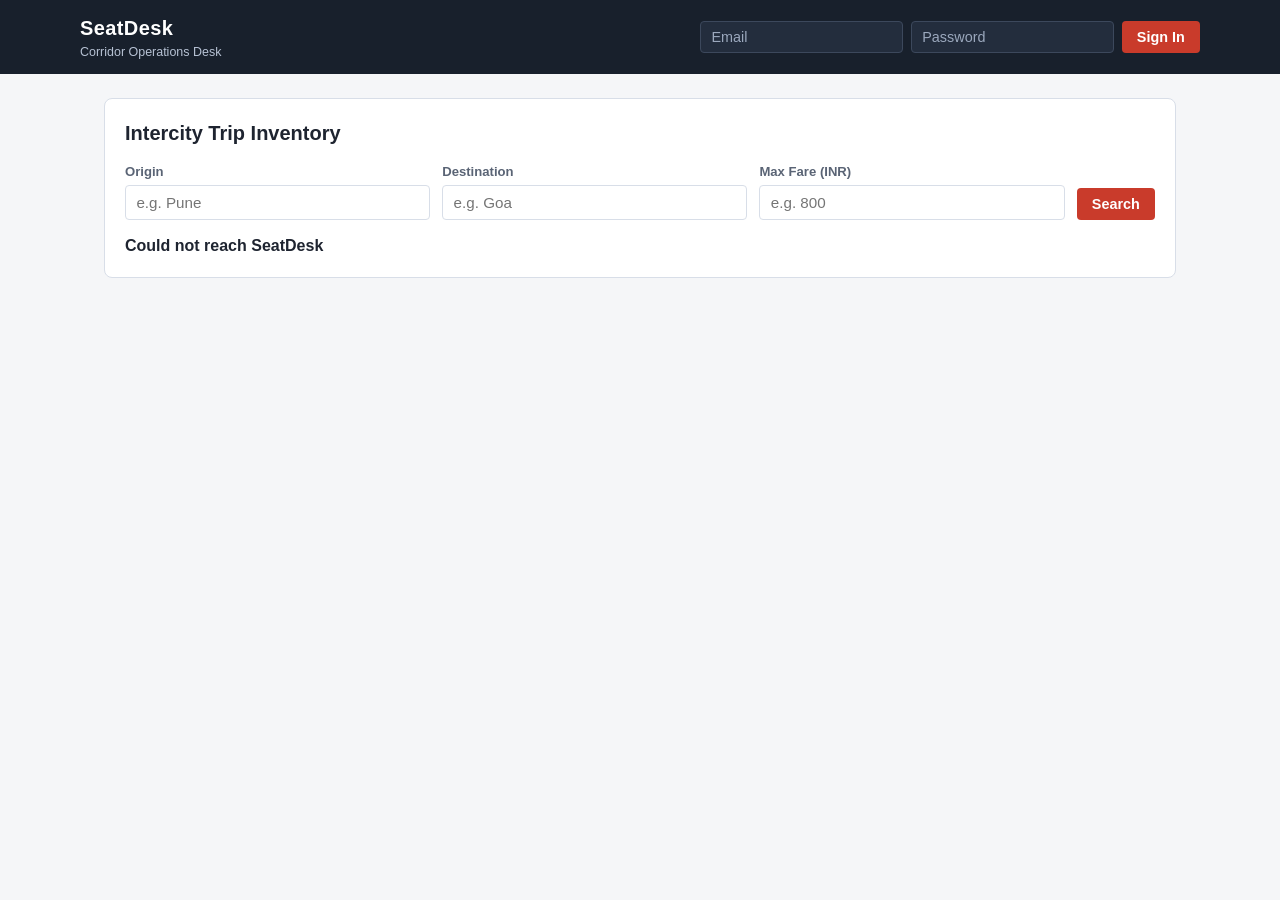
==== web/index.html @ adb457bd "Add SeatDesk HTML layout and stylesheet" ====
<!DOCTYPE html>
<html lang="en">
<head>
  <meta charset="UTF-8">
  <meta name="viewport" content="width=device-width, initial-scale=1.0">
  <title>SeatDesk — Corridor Booking Desk</title>
  <link rel="stylesheet" href="css/style.css">
</head>
<body>
  <header class="site-header">
    <nav class="navbar">
      <div class="brand">
        <span class="brand-name">SeatDesk</span>
        <span class="brand-tag">Corridor Operations Desk</span>
      </div>
      <form id="login-form" class="login-form">
        <input id="email" type="email" placeholder="Email" autocomplete="username" required>
        <input id="password" type="password" placeholder="Password" autocomplete="current-password" required>
        <button type="submit">Sign In</button>
      </form>
    </nav>
  </header>

  <main class="container">
    <section class="search-panel">
      <h1>Intercity Trip Inventory</h1>
      <form id="search-form" class="search-form">
        <label class="field">
          <span>Origin</span>
          <input id="origin" type="text" placeholder="e.g. Pune">
        </label>
        <label class="field">
          <span>Destination</span>
          <input id="destination" type="text" placeholder="e.g. Goa">
        </label>
        <label class="field">
          <span>Max Fare (INR)</span>
          <input id="max-fare" type="text" placeholder="e.g. 800">
        </label>
        <button type="submit" class="search-btn">Search</button>
      </form>
      <p id="message" class="message" role="status"></p>
    </section>

    <section id="trip-list" class="trip-list" aria-live="polite"></section>
  </main>

  <script src="js/api.js"></script>
  <script src="js/app.js"></script>
</body>
</html>
---- web/css/style.css ----
:root {
  --bg: #f5f6f8;
  --surface: #ffffff;
  --ink: #1e2430;
  --muted: #5a6475;
  --border: #d8dee8;
  --accent: #c93b2b;
  --accent-hover: #a82e20;
  --nav-bg: #18202c;
}

* {
  box-sizing: border-box;
}

body {
  margin: 0;
  font-family: -apple-system, BlinkMacSystemFont, "Segoe UI", Roboto, sans-serif;
  background-color: var(--bg);
  color: var(--ink);
  line-height: 1.45;
}

.site-header {
  background-color: var(--nav-bg);
  color: #ffffff;
  padding: 0.85rem 1.5rem;
}

.navbar {
  max-width: 1120px;
  margin: 0 auto;
  display: flex;
  justify-content: space-between;
  align-items: center;
  gap: 1rem;
  flex-wrap: wrap;
}

.brand {
  display: flex;
  flex-direction: column;
}

.brand-name {
  font-size: 1.25rem;
  font-weight: 700;
  letter-spacing: 0.02em;
}

.brand-tag {
  font-size: 0.78rem;
  color: #b7c2d4;
}

.login-form {
  display: flex;
  gap: 0.5rem;
  flex-wrap: wrap;
  align-items: center;
}

.login-form input {
  padding: 0.45rem 0.65rem;
  border: 1px solid #3c485c;
  border-radius: 4px;
  background-color: #232d3d;
  color: #ffffff;
  font-size: 0.9rem;
}

.login-form input::placeholder {
  color: #9ba8bd;
}

.login-form button,
.search-btn,
.book-btn {
  border: none;
  border-radius: 4px;
  background-color: var(--accent);
  color: #ffffff;
  font-weight: 600;
  cursor: pointer;
  padding: 0.5rem 0.95rem;
  font-size: 0.9rem;
}

.login-form button:hover,
.search-btn:hover,
.book-btn:hover {
  background-color: var(--accent-hover);
}

.container {
  max-width: 1120px;
  margin: 1.5rem auto;
  padding: 0 1.5rem 2rem;
}

.search-panel {
  background-color: var(--surface);
  border: 1px solid var(--border);
  border-radius: 8px;
  padding: 1.25rem;
  margin-bottom: 1.25rem;
}

.search-panel h1 {
  margin: 0 0 0.85rem;
  font-size: 1.25rem;
}

.search-form {
  display: flex;
  flex-wrap: wrap;
  gap: 0.75rem;
  align-items: flex-end;
}

.field {
  display: flex;
  flex-direction: column;
  gap: 0.25rem;
  flex: 1 1 180px;
}

.field span {
  font-size: 0.82rem;
  font-weight: 600;
  color: var(--muted);
}

.field input {
  padding: 0.5rem 0.65rem;
  border: 1px solid var(--border);
  border-radius: 4px;
  font-size: 0.95rem;
}

.message {
  margin: 0.85rem 0 0;
  min-height: 1.35rem;
  font-weight: 600;
  color: var(--ink);
}

.trip-list {
  display: grid;
  grid-template-columns: repeat(auto-fit, minmax(220px, 1fr));
  gap: 1rem;
}

.trip-card {
  background-color: var(--surface);
  border: 1px solid var(--border);
  border-radius: 8px;
  padding: 1rem;
  display: flex;
  flex-direction: column;
  gap: 0.35rem;
}

.trip-card h3 {
  margin: 0 0 0.25rem;
  font-size: 1.05rem;
}

.trip-card p {
  margin: 0;
  font-size: 0.9rem;
  color: var(--muted);
}

.trip-card .book-btn {
  margin-top: 0.65rem;
  align-self: flex-start;
}

.empty {
  grid-column: 1 / -1;
  background-color: var(--surface);
  border: 1px dashed var(--border);
  border-radius: 8px;
  padding: 1.5rem;
  text-align: center;
  color: var(--muted);
}
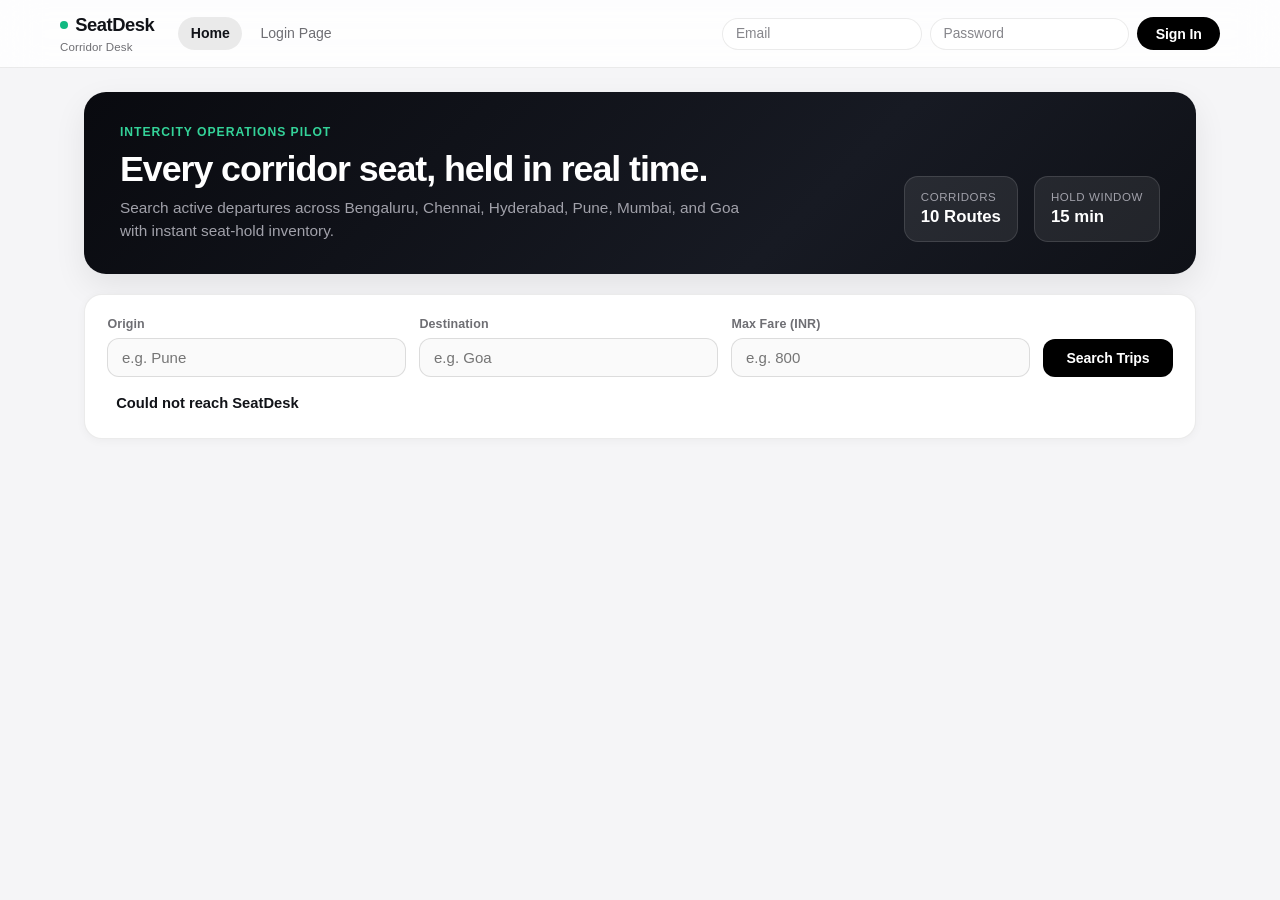
==== commit 31508673: "Design Uber and Apple style home and login pages" ====
--- a/web/index.html
+++ b/web/index.html
@@ -3,15 +3,21 @@
 <head>
   <meta charset="UTF-8">
   <meta name="viewport" content="width=device-width, initial-scale=1.0">
-  <title>SeatDesk — Corridor Booking Desk</title>
+  <title>SeatDesk — Intercity Corridor Desk</title>
   <link rel="stylesheet" href="css/style.css">
 </head>
-<body>
+<body class="page-home">
   <header class="site-header">
     <nav class="navbar">
-      <div class="brand">
-        <span class="brand-name">SeatDesk</span>
-        <span class="brand-tag">Corridor Operations Desk</span>
+      <div class="nav-left">
+        <a href="index.html" class="brand">
+          <span class="brand-name">SeatDesk</span>
+          <span class="brand-tag">Corridor Desk</span>
+        </a>
+        <div class="nav-links">
+          <a href="index.html" class="nav-link is-active">Home</a>
+          <a href="login.html" class="nav-link">Login Page</a>
+        </div>
       </div>
       <form id="login-form" class="login-form">
         <input id="email" type="email" placeholder="Email" autocomplete="username" required>
@@ -22,8 +28,25 @@
   </header>
 
   <main class="container">
+    <section class="hero-banner">
+      <div class="hero-copy">
+        <p class="hero-eyebrow">Intercity Operations Pilot</p>
+        <h1>Every corridor seat, held in real time.</h1>
+        <p class="hero-sub">Search active departures across Bengaluru, Chennai, Hyderabad, Pune, Mumbai, and Goa with instant seat-hold inventory.</p>
+      </div>
+      <div class="hero-meta">
+        <div class="hero-stat">
+          <span class="stat-label">Corridors</span>
+          <span class="stat-value">10 Routes</span>
+        </div>
+        <div class="hero-stat">
+          <span class="stat-label">Hold Window</span>
+          <span class="stat-value">15 min</span>
+        </div>
+      </div>
+    </section>
+
     <section class="search-panel">
-      <h1>Intercity Trip Inventory</h1>
       <form id="search-form" class="search-form">
         <label class="field">
           <span>Origin</span>
@@ -37,9 +60,11 @@
           <span>Max Fare (INR)</span>
           <input id="max-fare" type="text" placeholder="e.g. 800">
         </label>
-        <button type="submit" class="search-btn">Search</button>
+        <button type="submit" class="search-btn">Search Trips</button>
       </form>
-      <p id="message" class="message" role="status"></p>
+      <div class="status-bar">
+        <p id="message" class="message" role="status"></p>
+      </div>
     </section>
 
     <section id="trip-list" class="trip-list" aria-live="polite"></section>
--- a/web/css/style.css
+++ b/web/css/style.css
@@ -1,12 +1,19 @@
 :root {
-  --bg: #f5f6f8;
+  --bg: #f5f5f7;
   --surface: #ffffff;
-  --ink: #1e2430;
-  --muted: #5a6475;
-  --border: #d8dee8;
-  --accent: #c93b2b;
-  --accent-hover: #a82e20;
-  --nav-bg: #18202c;
+  --surface-glass: rgba(255, 255, 255, 0.82);
+  --obsidian: #0b0c10;
+  --obsidian-soft: #16181f;
+  --ink: #111318;
+  --muted: #6e6e73;
+  --hairline: rgba(0, 0, 0, 0.08);
+  --accent: #000000;
+  --accent-hover: #272930;
+  --emerald: #10b981;
+  --focus-ring: rgba(0, 0, 0, 0.16);
+  --shadow-sm: 0 2px 10px rgba(0, 0, 0, 0.04);
+  --shadow-md: 0 12px 32px rgba(0, 0, 0, 0.08);
+  --shadow-lg: 0 22px 48px rgba(0, 0, 0, 0.12);
 }
 
 * {
@@ -15,20 +22,27 @@
 
 body {
   margin: 0;
-  font-family: -apple-system, BlinkMacSystemFont, "Segoe UI", Roboto, sans-serif;
+  font-family: -apple-system, BlinkMacSystemFont, "SF Pro Display", "SF Pro Text", "Segoe UI", Roboto, sans-serif;
   background-color: var(--bg);
   color: var(--ink);
   line-height: 1.45;
+  -webkit-font-smoothing: antialiased;
+  min-height: 100vh;
 }
 
 .site-header {
-  background-color: var(--nav-bg);
-  color: #ffffff;
-  padding: 0.85rem 1.5rem;
+  position: sticky;
+  top: 0;
+  z-index: 20;
+  background-color: var(--surface-glass);
+  backdrop-filter: saturate(180%) blur(20px);
+  -webkit-backdrop-filter: saturate(180%) blur(20px);
+  border-bottom: 1px solid var(--hairline);
+  padding: 0.75rem 1.5rem;
 }
 
 .navbar {
-  max-width: 1120px;
+  max-width: 1160px;
   margin: 0 auto;
   display: flex;
   justify-content: space-between;
@@ -37,20 +51,87 @@
   flex-wrap: wrap;
 }
 
+.nav-left {
+  display: flex;
+  align-items: center;
+  gap: 1.5rem;
+  flex-wrap: wrap;
+}
+
 .brand {
   display: flex;
   flex-direction: column;
+  text-decoration: none;
+  color: var(--ink);
 }
 
 .brand-name {
-  font-size: 1.25rem;
+  display: inline-flex;
+  align-items: center;
+  gap: 0.45rem;
+  font-size: 1.15rem;
   font-weight: 700;
-  letter-spacing: 0.02em;
+  letter-spacing: -0.025em;
+}
+
+.brand-name::before {
+  content: "";
+  width: 8px;
+  height: 8px;
+  border-radius: 50%;
+  background-color: var(--emerald);
+  box-shadow: 0 0 0 0 rgba(16, 185, 129, 0.55);
+  animation: deskPulse 2.6s ease-out infinite;
 }
 
 .brand-tag {
-  font-size: 0.78rem;
-  color: #b7c2d4;
+  font-size: 0.72rem;
+  font-weight: 500;
+  color: var(--muted);
+  letter-spacing: 0.01em;
+}
+
+.nav-links {
+  display: flex;
+  align-items: center;
+  gap: 0.35rem;
+}
+
+.nav-link {
+  text-decoration: none;
+  color: var(--muted);
+  font-size: 0.88rem;
+  font-weight: 500;
+  padding: 0.38rem 0.78rem;
+  border-radius: 9999px;
+  transition: color 0.18s ease, background-color 0.18s ease;
+}
+
+.nav-link:hover {
+  color: var(--ink);
+  background-color: rgba(0, 0, 0, 0.05);
+}
+
+.nav-link.is-active {
+  color: var(--ink);
+  background-color: rgba(0, 0, 0, 0.08);
+  font-weight: 600;
+}
+
+.nav-cta {
+  text-decoration: none;
+  background-color: var(--obsidian);
+  color: #ffffff;
+  font-size: 0.88rem;
+  font-weight: 600;
+  padding: 0.5rem 1.05rem;
+  border-radius: 9999px;
+  transition: transform 0.16s ease, background-color 0.18s ease;
+}
+
+.nav-cta:hover {
+  background-color: var(--accent-hover);
+  transform: translateY(-1px);
 }
 
 .login-form {
@@ -61,128 +142,527 @@
 }
 
 .login-form input {
-  padding: 0.45rem 0.65rem;
-  border: 1px solid #3c485c;
-  border-radius: 4px;
-  background-color: #232d3d;
-  color: #ffffff;
-  font-size: 0.9rem;
+  padding: 0.48rem 0.8rem;
+  border: 1px solid var(--hairline);
+  border-radius: 9999px;
+  background-color: rgba(255, 255, 255, 0.9);
+  color: var(--ink);
+  font-size: 0.86rem;
+  transition: border-color 0.2s ease, box-shadow 0.2s ease, background-color 0.2s ease;
+}
+
+.login-form input:focus {
+  outline: none;
+  border-color: var(--ink);
+  background-color: #ffffff;
+  box-shadow: 0 0 0 3px var(--focus-ring);
 }
 
 .login-form input::placeholder {
-  color: #9ba8bd;
+  color: #86868b;
 }
 
 .login-form button,
 .search-btn,
-.book-btn {
+.book-btn,
+.login-submit-btn {
+  position: relative;
+  overflow: hidden;
   border: none;
-  border-radius: 4px;
+  border-radius: 9999px;
   background-color: var(--accent);
   color: #ffffff;
   font-weight: 600;
   cursor: pointer;
-  padding: 0.5rem 0.95rem;
-  font-size: 0.9rem;
+  padding: 0.52rem 1.15rem;
+  font-size: 0.88rem;
+  letter-spacing: -0.01em;
+  transition: transform 0.18s cubic-bezier(0.22, 1, 0.36, 1),
+    background-color 0.18s ease,
+    box-shadow 0.2s ease;
+}
+
+.login-form button::after,
+.search-btn::after,
+.book-btn::after,
+.login-submit-btn::after {
+  content: "";
+  position: absolute;
+  top: 0;
+  left: -130%;
+  width: 65%;
+  height: 100%;
+  background: linear-gradient(100deg, transparent, rgba(255, 255, 255, 0.24), transparent);
+  transition: left 0.48s ease;
+  pointer-events: none;
 }
 
 .login-form button:hover,
 .search-btn:hover,
-.book-btn:hover {
+.book-btn:hover,
+.login-submit-btn:hover {
   background-color: var(--accent-hover);
+  transform: translateY(-1px);
+  box-shadow: 0 8px 20px rgba(0, 0, 0, 0.18);
+}
+
+.login-form button:hover::after,
+.search-btn:hover::after,
+.book-btn:hover::after,
+.login-submit-btn:hover::after {
+  left: 135%;
+}
+
+.login-form button:active,
+.search-btn:active,
+.book-btn:active,
+.login-submit-btn:active {
+  transform: translateY(1px) scale(0.98);
 }
 
 .container {
-  max-width: 1120px;
-  margin: 1.5rem auto;
-  padding: 0 1.5rem 2rem;
+  max-width: 1160px;
+  margin: 1.5rem auto 3rem;
+  padding: 0 1.5rem;
+}
+
+.hero-banner {
+  background: linear-gradient(135deg, #090a0f 0%, #171a23 65%, #0f1117 100%);
+  color: #ffffff;
+  border-radius: 22px;
+  padding: 2rem 2.25rem;
+  margin-bottom: 1.25rem;
+  display: flex;
+  justify-content: space-between;
+  align-items: flex-end;
+  gap: 1.5rem;
+  flex-wrap: wrap;
+  box-shadow: var(--shadow-md);
+  animation: panelFadeIn 0.42s cubic-bezier(0.22, 1, 0.36, 1) both;
+}
+
+.hero-copy {
+  max-width: 640px;
+}
+
+.hero-eyebrow {
+  margin: 0 0 0.45rem;
+  font-size: 0.76rem;
+  font-weight: 600;
+  text-transform: uppercase;
+  letter-spacing: 0.08em;
+  color: #34d399;
+}
+
+.hero-banner h1 {
+  margin: 0 0 0.5rem;
+  font-size: clamp(1.65rem, 2.8vw, 2.25rem);
+  font-weight: 700;
+  letter-spacing: -0.03em;
+  line-height: 1.12;
+}
+
+.hero-sub {
+  margin: 0;
+  font-size: 0.96rem;
+  color: #a1a1aa;
+}
+
+.hero-meta {
+  display: flex;
+  gap: 1rem;
+  flex-wrap: wrap;
+}
+
+.hero-stat {
+  background: rgba(255, 255, 255, 0.08);
+  border: 1px solid rgba(255, 255, 255, 0.12);
+  border-radius: 14px;
+  padding: 0.7rem 1rem;
+  display: flex;
+  flex-direction: column;
+  min-width: 112px;
+}
+
+.stat-label {
+  font-size: 0.72rem;
+  color: #a1a1aa;
+  text-transform: uppercase;
+  letter-spacing: 0.05em;
+}
+
+.stat-value {
+  font-size: 1.05rem;
+  font-weight: 700;
+  color: #ffffff;
 }
 
 .search-panel {
   background-color: var(--surface);
-  border: 1px solid var(--border);
+  border: 1px solid var(--hairline);
+  border-radius: 18px;
+  padding: 1.25rem 1.4rem;
+  margin-bottom: 1.35rem;
+  box-shadow: var(--shadow-sm);
+  animation: panelFadeIn 0.46s cubic-bezier(0.22, 1, 0.36, 1) both;
+}
+
+.search-form {
+  display: flex;
+  flex-wrap: wrap;
+  gap: 0.85rem;
+  align-items: flex-end;
+}
+
+.field {
+  display: flex;
+  flex-direction: column;
+  gap: 0.3rem;
+  flex: 1 1 180px;
+}
+
+.field span {
+  font-size: 0.78rem;
+  font-weight: 600;
+  color: var(--muted);
+  letter-spacing: 0.01em;
+}
+
+.field input {
+  padding: 0.62rem 0.85rem;
+  border: 1px solid rgba(0, 0, 0, 0.12);
+  border-radius: 12px;
+  background-color: #fafafa;
+  color: var(--ink);
+  font-size: 0.94rem;
+  transition: border-color 0.2s ease, box-shadow 0.2s ease, background-color 0.2s ease;
+}
+
+.field input:focus {
+  outline: none;
+  border-color: var(--ink);
+  background-color: #ffffff;
+  box-shadow: 0 0 0 3px var(--focus-ring);
+}
+
+.search-btn {
+  padding: 0.68rem 1.45rem;
+  border-radius: 12px;
+}
+
+.status-bar {
+  margin-top: 0.85rem;
+  min-height: 1.5rem;
+}
+
+.message {
+  margin: 0;
+  padding: 0.2rem 0.55rem;
   border-radius: 8px;
-  padding: 1.25rem;
-  margin-bottom: 1.25rem;
-}
-
-.search-panel h1 {
-  margin: 0 0 0.85rem;
-  font-size: 1.25rem;
-}
-
-.search-form {
-  display: flex;
-  flex-wrap: wrap;
-  gap: 0.75rem;
-  align-items: flex-end;
-}
-
-.field {
-  display: flex;
-  flex-direction: column;
-  gap: 0.25rem;
-  flex: 1 1 180px;
-}
-
-.field span {
-  font-size: 0.82rem;
-  font-weight: 600;
-  color: var(--muted);
-}
-
-.field input {
-  padding: 0.5rem 0.65rem;
-  border: 1px solid var(--border);
-  border-radius: 4px;
-  font-size: 0.95rem;
-}
-
-.message {
-  margin: 0.85rem 0 0;
-  min-height: 1.35rem;
-  font-weight: 600;
-  color: var(--ink);
+  font-size: 0.92rem;
+  font-weight: 600;
+  color: var(--ink);
+  display: inline-block;
+}
+
+.message.is-updated {
+  animation: messagePop 0.38s cubic-bezier(0.22, 1, 0.36, 1);
 }
 
 .trip-list {
   display: grid;
   grid-template-columns: repeat(auto-fit, minmax(220px, 1fr));
-  gap: 1rem;
+  gap: 1.1rem;
 }
 
 .trip-card {
+  position: relative;
+  overflow: hidden;
   background-color: var(--surface);
-  border: 1px solid var(--border);
-  border-radius: 8px;
-  padding: 1rem;
+  border: 1px solid var(--hairline);
+  border-radius: 18px;
+  padding: 1.25rem;
   display: flex;
   flex-direction: column;
-  gap: 0.35rem;
-}
+  gap: 0.38rem;
+  box-shadow: var(--shadow-sm);
+  transition: transform 0.24s cubic-bezier(0.22, 1, 0.36, 1),
+    box-shadow 0.24s ease,
+    border-color 0.24s ease;
+  animation: cardEnter 0.4s cubic-bezier(0.22, 1, 0.36, 1) both;
+}
+
+.trip-card::before {
+  content: "";
+  position: absolute;
+  top: 0;
+  left: 0;
+  right: 0;
+  height: 3px;
+  background: linear-gradient(90deg, #000000, #10b981);
+  transform: scaleX(0);
+  transform-origin: left;
+  transition: transform 0.26s cubic-bezier(0.22, 1, 0.36, 1);
+}
+
+.trip-card:hover {
+  transform: translateY(-4px);
+  border-color: rgba(0, 0, 0, 0.18);
+  box-shadow: var(--shadow-md);
+}
+
+.trip-card:hover::before {
+  transform: scaleX(1);
+}
+
+.trip-card:nth-child(1) { animation-delay: 0ms; }
+.trip-card:nth-child(2) { animation-delay: 30ms; }
+.trip-card:nth-child(3) { animation-delay: 60ms; }
+.trip-card:nth-child(4) { animation-delay: 90ms; }
+.trip-card:nth-child(5) { animation-delay: 120ms; }
+.trip-card:nth-child(6) { animation-delay: 150ms; }
+.trip-card:nth-child(7) { animation-delay: 180ms; }
+.trip-card:nth-child(8) { animation-delay: 210ms; }
+.trip-card:nth-child(9) { animation-delay: 240ms; }
+.trip-card:nth-child(10) { animation-delay: 270ms; }
 
 .trip-card h3 {
-  margin: 0 0 0.25rem;
-  font-size: 1.05rem;
+  margin: 0 0 0.2rem;
+  font-size: 1.06rem;
+  font-weight: 700;
+  letter-spacing: -0.02em;
 }
 
 .trip-card p {
   margin: 0;
-  font-size: 0.9rem;
+  font-size: 0.87rem;
   color: var(--muted);
 }
 
+.trip-card p:nth-of-type(3) {
+  margin-top: 0.2rem;
+  font-size: 1.05rem;
+  font-weight: 700;
+  color: var(--ink);
+  font-variant-numeric: tabular-nums;
+}
+
+.trip-card p:nth-of-type(4) {
+  font-weight: 600;
+  color: #059669;
+}
+
 .trip-card .book-btn {
-  margin-top: 0.65rem;
-  align-self: flex-start;
+  margin-top: 0.75rem;
+  width: 100%;
+  border-radius: 12px;
+  padding: 0.62rem 1rem;
 }
 
 .empty {
   grid-column: 1 / -1;
   background-color: var(--surface);
-  border: 1px dashed var(--border);
-  border-radius: 8px;
-  padding: 1.5rem;
+  border: 1px dashed rgba(0, 0, 0, 0.16);
+  border-radius: 18px;
+  padding: 2rem;
   text-align: center;
   color: var(--muted);
-}
+  font-weight: 500;
+  animation: cardEnter 0.32s cubic-bezier(0.22, 1, 0.36, 1) both;
+}
+
+/* Dedicated Login Page (Uber x Apple Split Layout) */
+.login-shell {
+  max-width: 1160px;
+  margin: 2rem auto 3rem;
+  padding: 0 1.5rem;
+  display: grid;
+  grid-template-columns: repeat(auto-fit, minmax(300px, 1fr));
+  gap: 1.5rem;
+  align-items: stretch;
+}
+
+.login-showcase {
+  position: relative;
+  overflow: hidden;
+  background: linear-gradient(145deg, #07080c 0%, #151822 100%);
+  color: #ffffff;
+  border-radius: 24px;
+  padding: 2.5rem;
+  display: flex;
+  flex-direction: column;
+  justify-content: space-between;
+  gap: 2rem;
+  box-shadow: var(--shadow-lg);
+  animation: panelFadeIn 0.45s cubic-bezier(0.22, 1, 0.36, 1) both;
+}
+
+.showcase-glow {
+  position: absolute;
+  top: -80px;
+  right: -60px;
+  width: 260px;
+  height: 260px;
+  border-radius: 50%;
+  background: radial-gradient(circle, rgba(16, 185, 129, 0.28) 0%, transparent 70%);
+  pointer-events: none;
+  animation: glowFloat 6s ease-in-out infinite alternate;
+}
+
+.showcase-inner h1 {
+  margin: 0 0 0.85rem;
+  font-size: clamp(1.85rem, 3vw, 2.45rem);
+  font-weight: 700;
+  letter-spacing: -0.03em;
+  line-height: 1.1;
+}
+
+.showcase-copy {
+  margin: 0 0 1.5rem;
+  color: #a1a1aa;
+  font-size: 0.98rem;
+}
+
+.showcase-points {
+  margin: 0;
+  padding-left: 1.15rem;
+  display: flex;
+  flex-direction: column;
+  gap: 0.65rem;
+  color: #e4e4e7;
+  font-size: 0.92rem;
+}
+
+.demo-chip {
+  display: inline-block;
+  font-size: 0.8rem;
+  color: #d4d4d8;
+  background: rgba(255, 255, 255, 0.08);
+  border: 1px solid rgba(255, 255, 255, 0.14);
+  padding: 0.45rem 0.85rem;
+  border-radius: 9999px;
+}
+
+.login-card-panel {
+  display: flex;
+  align-items: center;
+}
+
+.login-card {
+  width: 100%;
+  background-color: var(--surface);
+  border: 1px solid var(--hairline);
+  border-radius: 24px;
+  padding: 2.4rem;
+  box-shadow: var(--shadow-md);
+  animation: cardEnter 0.45s cubic-bezier(0.22, 1, 0.36, 1) both;
+}
+
+.login-card h2 {
+  margin: 0 0 0.4rem;
+  font-size: 1.6rem;
+  font-weight: 700;
+  letter-spacing: -0.025em;
+}
+
+.login-subtitle {
+  margin: 0 0 1.5rem;
+  color: var(--muted);
+  font-size: 0.94rem;
+}
+
+.login-page-form {
+  display: flex;
+  flex-direction: column;
+  gap: 1rem;
+}
+
+.login-submit-btn {
+  margin-top: 0.35rem;
+  padding: 0.78rem 1.25rem;
+  border-radius: 12px;
+  font-size: 0.96rem;
+}
+
+.login-card .message {
+  margin-top: 1rem;
+  min-height: 1.4rem;
+}
+
+.back-home-link {
+  display: inline-block;
+  margin-top: 1.25rem;
+  font-size: 0.88rem;
+  font-weight: 600;
+  color: var(--muted);
+  text-decoration: none;
+  transition: color 0.18s ease;
+}
+
+.back-home-link:hover {
+  color: var(--ink);
+}
+
+@keyframes deskPulse {
+  0% {
+    box-shadow: 0 0 0 0 rgba(16, 185, 129, 0.55);
+  }
+  70% {
+    box-shadow: 0 0 0 7px rgba(16, 185, 129, 0);
+  }
+  100% {
+    box-shadow: 0 0 0 0 rgba(16, 185, 129, 0);
+  }
+}
+
+@keyframes glowFloat {
+  from {
+    transform: translate(0, 0) scale(1);
+  }
+  to {
+    transform: translate(-16px, 16px) scale(1.08);
+  }
+}
+
+@keyframes panelFadeIn {
+  from {
+    opacity: 0;
+    transform: translateY(10px);
+  }
+  to {
+    opacity: 1;
+    transform: translateY(0);
+  }
+}
+
+@keyframes cardEnter {
+  from {
+    opacity: 0;
+    transform: translateY(14px) scale(0.985);
+  }
+  to {
+    opacity: 1;
+    transform: translateY(0) scale(1);
+  }
+}
+
+@keyframes messagePop {
+  0% {
+    transform: translateY(3px);
+    background-color: rgba(16, 185, 129, 0.16);
+  }
+  100% {
+    transform: translateY(0);
+    background-color: transparent;
+  }
+}
+
+@media (prefers-reduced-motion: reduce) {
+  *,
+  *::before,
+  *::after {
+    animation-duration: 0.01ms !important;
+    animation-iteration-count: 1 !important;
+    transition-duration: 0.01ms !important;
+  }
+}
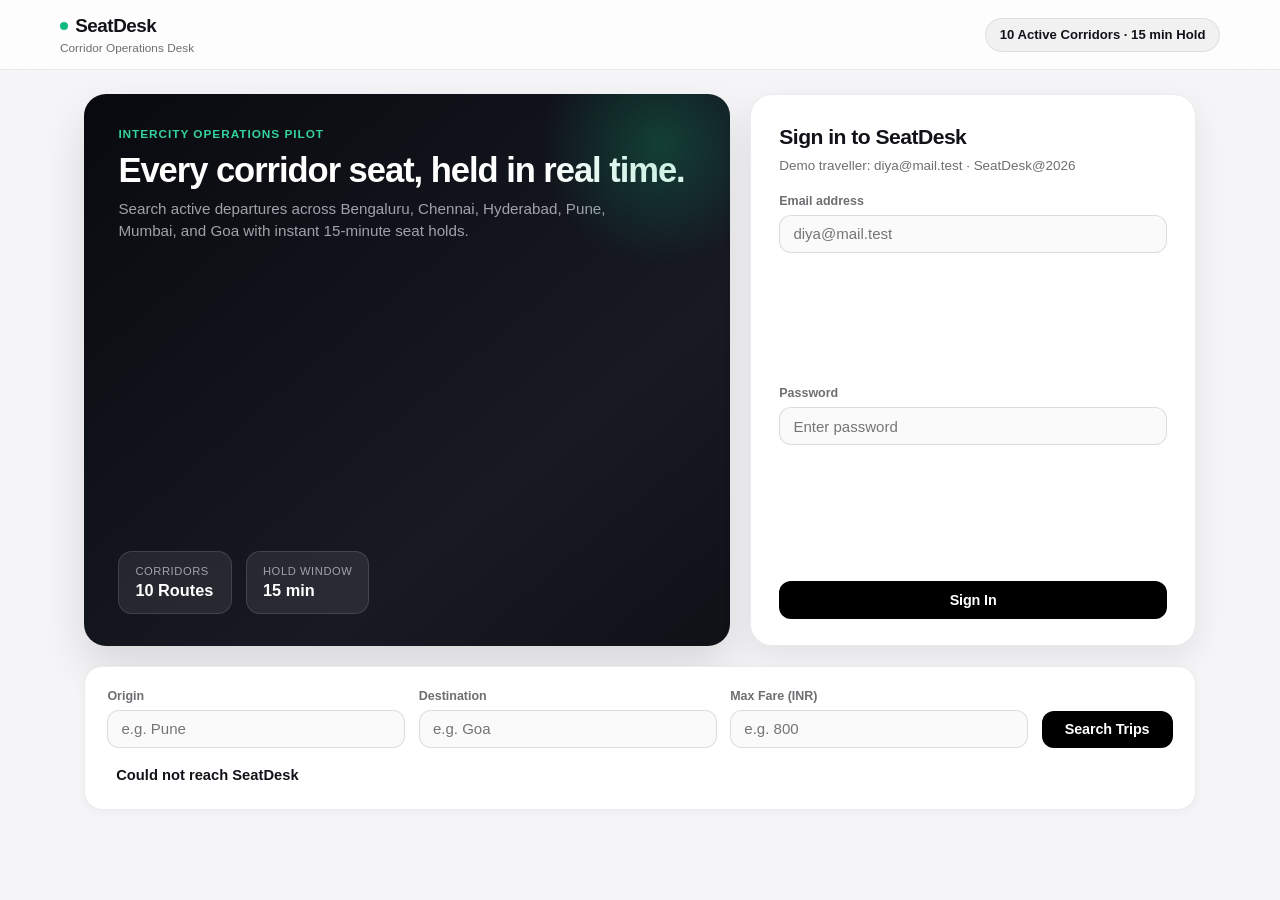
==== commit 0e40225d: "Consolidate Uber and Apple login card into index.html" ====
--- a/web/index.html
+++ b/web/index.html
@@ -6,44 +6,55 @@
   <title>SeatDesk — Intercity Corridor Desk</title>
   <link rel="stylesheet" href="css/style.css">
 </head>
-<body class="page-home">
+<body>
   <header class="site-header">
     <nav class="navbar">
-      <div class="nav-left">
-        <a href="index.html" class="brand">
-          <span class="brand-name">SeatDesk</span>
-          <span class="brand-tag">Corridor Desk</span>
-        </a>
-        <div class="nav-links">
-          <a href="index.html" class="nav-link is-active">Home</a>
-          <a href="login.html" class="nav-link">Login Page</a>
-        </div>
+      <div class="brand">
+        <span class="brand-name">SeatDesk</span>
+        <span class="brand-tag">Corridor Operations Desk</span>
       </div>
-      <form id="login-form" class="login-form">
-        <input id="email" type="email" placeholder="Email" autocomplete="username" required>
-        <input id="password" type="password" placeholder="Password" autocomplete="current-password" required>
-        <button type="submit">Sign In</button>
-      </form>
+      <div class="nav-meta">
+        <span class="nav-pill">10 Active Corridors · 15 min Hold</span>
+      </div>
     </nav>
   </header>
 
   <main class="container">
-    <section class="hero-banner">
-      <div class="hero-copy">
-        <p class="hero-eyebrow">Intercity Operations Pilot</p>
-        <h1>Every corridor seat, held in real time.</h1>
-        <p class="hero-sub">Search active departures across Bengaluru, Chennai, Hyderabad, Pune, Mumbai, and Goa with instant seat-hold inventory.</p>
-      </div>
-      <div class="hero-meta">
-        <div class="hero-stat">
-          <span class="stat-label">Corridors</span>
-          <span class="stat-value">10 Routes</span>
+    <section class="desk-hero">
+      <div class="hero-banner">
+        <div class="showcase-glow"></div>
+        <div class="hero-copy">
+          <p class="hero-eyebrow">Intercity Operations Pilot</p>
+          <h1>Every corridor seat, held in real time.</h1>
+          <p class="hero-sub">Search active departures across Bengaluru, Chennai, Hyderabad, Pune, Mumbai, and Goa with instant 15-minute seat holds.</p>
         </div>
-        <div class="hero-stat">
-          <span class="stat-label">Hold Window</span>
-          <span class="stat-value">15 min</span>
+        <div class="hero-meta">
+          <div class="hero-stat">
+            <span class="stat-label">Corridors</span>
+            <span class="stat-value">10 Routes</span>
+          </div>
+          <div class="hero-stat">
+            <span class="stat-label">Hold Window</span>
+            <span class="stat-value">15 min</span>
+          </div>
         </div>
       </div>
+
+      <section class="login-card">
+        <h2>Sign in to SeatDesk</h2>
+        <p class="login-subtitle">Demo traveller: diya@mail.test · SeatDesk@2026</p>
+        <form id="login-form" class="login-page-form">
+          <label class="field">
+            <span>Email address</span>
+            <input id="email" type="email" placeholder="diya@mail.test" autocomplete="username" required>
+          </label>
+          <label class="field">
+            <span>Password</span>
+            <input id="password" type="password" placeholder="Enter password" autocomplete="current-password" required>
+          </label>
+          <button type="submit" class="login-submit-btn">Sign In</button>
+        </form>
+      </section>
     </section>
 
     <section class="search-panel">
--- a/web/css/style.css
+++ b/web/css/style.css
@@ -3,7 +3,6 @@
   --surface: #ffffff;
   --surface-glass: rgba(255, 255, 255, 0.82);
   --obsidian: #0b0c10;
-  --obsidian-soft: #16181f;
   --ink: #111318;
   --muted: #6e6e73;
   --hairline: rgba(0, 0, 0, 0.08);
@@ -13,7 +12,7 @@
   --focus-ring: rgba(0, 0, 0, 0.16);
   --shadow-sm: 0 2px 10px rgba(0, 0, 0, 0.04);
   --shadow-md: 0 12px 32px rgba(0, 0, 0, 0.08);
-  --shadow-lg: 0 22px 48px rgba(0, 0, 0, 0.12);
+  --shadow-lg: 0 20px 44px rgba(0, 0, 0, 0.12);
 }
 
 * {
@@ -38,7 +37,7 @@
   backdrop-filter: saturate(180%) blur(20px);
   -webkit-backdrop-filter: saturate(180%) blur(20px);
   border-bottom: 1px solid var(--hairline);
-  padding: 0.75rem 1.5rem;
+  padding: 0.78rem 1.5rem;
 }
 
 .navbar {
@@ -51,17 +50,9 @@
   flex-wrap: wrap;
 }
 
-.nav-left {
-  display: flex;
-  align-items: center;
-  gap: 1.5rem;
-  flex-wrap: wrap;
-}
-
 .brand {
   display: flex;
   flex-direction: column;
-  text-decoration: none;
   color: var(--ink);
 }
 
@@ -69,7 +60,7 @@
   display: inline-flex;
   align-items: center;
   gap: 0.45rem;
-  font-size: 1.15rem;
+  font-size: 1.18rem;
   font-weight: 700;
   letter-spacing: -0.025em;
 }
@@ -85,107 +76,184 @@
 }
 
 .brand-tag {
-  font-size: 0.72rem;
+  font-size: 0.74rem;
   font-weight: 500;
   color: var(--muted);
-  letter-spacing: 0.01em;
-}
-
-.nav-links {
+}
+
+.nav-meta {
   display: flex;
   align-items: center;
-  gap: 0.35rem;
-}
-
-.nav-link {
-  text-decoration: none;
-  color: var(--muted);
-  font-size: 0.88rem;
-  font-weight: 500;
-  padding: 0.38rem 0.78rem;
-  border-radius: 9999px;
-  transition: color 0.18s ease, background-color 0.18s ease;
-}
-
-.nav-link:hover {
+}
+
+.nav-pill {
+  font-size: 0.82rem;
+  font-weight: 600;
   color: var(--ink);
   background-color: rgba(0, 0, 0, 0.05);
-}
-
-.nav-link.is-active {
-  color: var(--ink);
-  background-color: rgba(0, 0, 0, 0.08);
+  border: 1px solid var(--hairline);
+  padding: 0.4rem 0.85rem;
+  border-radius: 9999px;
+}
+
+.container {
+  max-width: 1160px;
+  margin: 1.5rem auto 3rem;
+  padding: 0 1.5rem;
+}
+
+.desk-hero {
+  display: grid;
+  grid-template-columns: minmax(0, 1.45fr) minmax(290px, 1fr);
+  gap: 1.25rem;
+  margin-bottom: 1.25rem;
+  align-items: stretch;
+}
+
+@media (max-width: 820px) {
+  .desk-hero {
+    grid-template-columns: 1fr;
+  }
+}
+
+.hero-banner {
+  position: relative;
+  overflow: hidden;
+  background: linear-gradient(140deg, #090a0f 0%, #171a23 68%, #0f1117 100%);
+  color: #ffffff;
+  border-radius: 22px;
+  padding: 2rem 2.15rem;
+  display: flex;
+  flex-direction: column;
+  justify-content: space-between;
+  gap: 1.5rem;
+  box-shadow: var(--shadow-lg);
+  animation: panelFadeIn 0.42s cubic-bezier(0.22, 1, 0.36, 1) both;
+}
+
+.showcase-glow {
+  position: absolute;
+  top: -70px;
+  right: -50px;
+  width: 240px;
+  height: 240px;
+  border-radius: 50%;
+  background: radial-gradient(circle, rgba(16, 185, 129, 0.25) 0%, transparent 70%);
+  pointer-events: none;
+  animation: glowFloat 6s ease-in-out infinite alternate;
+}
+
+.hero-eyebrow {
+  margin: 0 0 0.45rem;
+  font-size: 0.74rem;
   font-weight: 600;
-}
-
-.nav-cta {
-  text-decoration: none;
-  background-color: var(--obsidian);
+  text-transform: uppercase;
+  letter-spacing: 0.08em;
+  color: #34d399;
+}
+
+.hero-banner h1 {
+  margin: 0 0 0.55rem;
+  font-size: clamp(1.65rem, 2.7vw, 2.2rem);
+  font-weight: 700;
+  letter-spacing: -0.03em;
+  line-height: 1.12;
+}
+
+.hero-sub {
+  margin: 0;
+  font-size: 0.95rem;
+  color: #a1a1aa;
+  max-width: 520px;
+}
+
+.hero-meta {
+  display: flex;
+  gap: 0.85rem;
+  flex-wrap: wrap;
+}
+
+.hero-stat {
+  background: rgba(255, 255, 255, 0.08);
+  border: 1px solid rgba(255, 255, 255, 0.12);
+  border-radius: 14px;
+  padding: 0.65rem 1rem;
+  display: flex;
+  flex-direction: column;
+  min-width: 114px;
+}
+
+.stat-label {
+  font-size: 0.7rem;
+  color: #a1a1aa;
+  text-transform: uppercase;
+  letter-spacing: 0.05em;
+}
+
+.stat-value {
+  font-size: 1.02rem;
+  font-weight: 700;
   color: #ffffff;
-  font-size: 0.88rem;
-  font-weight: 600;
-  padding: 0.5rem 1.05rem;
-  border-radius: 9999px;
-  transition: transform 0.16s ease, background-color 0.18s ease;
-}
-
-.nav-cta:hover {
-  background-color: var(--accent-hover);
-  transform: translateY(-1px);
-}
-
-.login-form {
-  display: flex;
-  gap: 0.5rem;
-  flex-wrap: wrap;
-  align-items: center;
-}
-
-.login-form input {
-  padding: 0.48rem 0.8rem;
+}
+
+.login-card {
+  background-color: var(--surface);
   border: 1px solid var(--hairline);
-  border-radius: 9999px;
-  background-color: rgba(255, 255, 255, 0.9);
-  color: var(--ink);
-  font-size: 0.86rem;
-  transition: border-color 0.2s ease, box-shadow 0.2s ease, background-color 0.2s ease;
-}
-
-.login-form input:focus {
-  outline: none;
-  border-color: var(--ink);
-  background-color: #ffffff;
-  box-shadow: 0 0 0 3px var(--focus-ring);
-}
-
-.login-form input::placeholder {
-  color: #86868b;
-}
-
-.login-form button,
+  border-radius: 22px;
+  padding: 1.65rem 1.75rem;
+  box-shadow: var(--shadow-md);
+  display: flex;
+  flex-direction: column;
+  justify-content: center;
+  animation: cardEnter 0.44s cubic-bezier(0.22, 1, 0.36, 1) both;
+}
+
+.login-card h2 {
+  margin: 0 0 0.25rem;
+  font-size: 1.32rem;
+  font-weight: 700;
+  letter-spacing: -0.025em;
+}
+
+.login-subtitle {
+  margin: 0 0 1rem;
+  color: var(--muted);
+  font-size: 0.84rem;
+}
+
+.login-page-form {
+  display: flex;
+  flex-direction: column;
+  gap: 0.78rem;
+}
+
+.login-submit-btn,
 .search-btn,
-.book-btn,
-.login-submit-btn {
+.book-btn {
   position: relative;
   overflow: hidden;
   border: none;
-  border-radius: 9999px;
+  border-radius: 12px;
   background-color: var(--accent);
   color: #ffffff;
   font-weight: 600;
   cursor: pointer;
-  padding: 0.52rem 1.15rem;
-  font-size: 0.88rem;
+  padding: 0.68rem 1.25rem;
+  font-size: 0.9rem;
   letter-spacing: -0.01em;
   transition: transform 0.18s cubic-bezier(0.22, 1, 0.36, 1),
     background-color 0.18s ease,
     box-shadow 0.2s ease;
 }
 
-.login-form button::after,
+.login-submit-btn {
+  margin-top: 0.25rem;
+  width: 100%;
+}
+
+.login-submit-btn::after,
 .search-btn::after,
-.book-btn::after,
-.login-submit-btn::after {
+.book-btn::after {
   content: "";
   position: absolute;
   top: 0;
@@ -197,104 +265,24 @@
   pointer-events: none;
 }
 
-.login-form button:hover,
+.login-submit-btn:hover,
 .search-btn:hover,
-.book-btn:hover,
-.login-submit-btn:hover {
+.book-btn:hover {
   background-color: var(--accent-hover);
   transform: translateY(-1px);
   box-shadow: 0 8px 20px rgba(0, 0, 0, 0.18);
 }
 
-.login-form button:hover::after,
+.login-submit-btn:hover::after,
 .search-btn:hover::after,
-.book-btn:hover::after,
-.login-submit-btn:hover::after {
+.book-btn:hover::after {
   left: 135%;
 }
 
-.login-form button:active,
+.login-submit-btn:active,
 .search-btn:active,
-.book-btn:active,
-.login-submit-btn:active {
+.book-btn:active {
   transform: translateY(1px) scale(0.98);
-}
-
-.container {
-  max-width: 1160px;
-  margin: 1.5rem auto 3rem;
-  padding: 0 1.5rem;
-}
-
-.hero-banner {
-  background: linear-gradient(135deg, #090a0f 0%, #171a23 65%, #0f1117 100%);
-  color: #ffffff;
-  border-radius: 22px;
-  padding: 2rem 2.25rem;
-  margin-bottom: 1.25rem;
-  display: flex;
-  justify-content: space-between;
-  align-items: flex-end;
-  gap: 1.5rem;
-  flex-wrap: wrap;
-  box-shadow: var(--shadow-md);
-  animation: panelFadeIn 0.42s cubic-bezier(0.22, 1, 0.36, 1) both;
-}
-
-.hero-copy {
-  max-width: 640px;
-}
-
-.hero-eyebrow {
-  margin: 0 0 0.45rem;
-  font-size: 0.76rem;
-  font-weight: 600;
-  text-transform: uppercase;
-  letter-spacing: 0.08em;
-  color: #34d399;
-}
-
-.hero-banner h1 {
-  margin: 0 0 0.5rem;
-  font-size: clamp(1.65rem, 2.8vw, 2.25rem);
-  font-weight: 700;
-  letter-spacing: -0.03em;
-  line-height: 1.12;
-}
-
-.hero-sub {
-  margin: 0;
-  font-size: 0.96rem;
-  color: #a1a1aa;
-}
-
-.hero-meta {
-  display: flex;
-  gap: 1rem;
-  flex-wrap: wrap;
-}
-
-.hero-stat {
-  background: rgba(255, 255, 255, 0.08);
-  border: 1px solid rgba(255, 255, 255, 0.12);
-  border-radius: 14px;
-  padding: 0.7rem 1rem;
-  display: flex;
-  flex-direction: column;
-  min-width: 112px;
-}
-
-.stat-label {
-  font-size: 0.72rem;
-  color: #a1a1aa;
-  text-transform: uppercase;
-  letter-spacing: 0.05em;
-}
-
-.stat-value {
-  font-size: 1.05rem;
-  font-weight: 700;
-  color: #ffffff;
 }
 
 .search-panel {
@@ -317,7 +305,7 @@
 .field {
   display: flex;
   flex-direction: column;
-  gap: 0.3rem;
+  gap: 0.28rem;
   flex: 1 1 180px;
 }
 
@@ -325,11 +313,10 @@
   font-size: 0.78rem;
   font-weight: 600;
   color: var(--muted);
-  letter-spacing: 0.01em;
 }
 
 .field input {
-  padding: 0.62rem 0.85rem;
+  padding: 0.6rem 0.82rem;
   border: 1px solid rgba(0, 0, 0, 0.12);
   border-radius: 12px;
   background-color: #fafafa;
@@ -346,8 +333,7 @@
 }
 
 .search-btn {
-  padding: 0.68rem 1.45rem;
-  border-radius: 12px;
+  padding: 0.66rem 1.45rem;
 }
 
 .status-bar {
@@ -455,7 +441,6 @@
 .trip-card .book-btn {
   margin-top: 0.75rem;
   width: 100%;
-  border-radius: 12px;
   padding: 0.62rem 1rem;
 }
 
@@ -471,138 +456,6 @@
   animation: cardEnter 0.32s cubic-bezier(0.22, 1, 0.36, 1) both;
 }
 
-/* Dedicated Login Page (Uber x Apple Split Layout) */
-.login-shell {
-  max-width: 1160px;
-  margin: 2rem auto 3rem;
-  padding: 0 1.5rem;
-  display: grid;
-  grid-template-columns: repeat(auto-fit, minmax(300px, 1fr));
-  gap: 1.5rem;
-  align-items: stretch;
-}
-
-.login-showcase {
-  position: relative;
-  overflow: hidden;
-  background: linear-gradient(145deg, #07080c 0%, #151822 100%);
-  color: #ffffff;
-  border-radius: 24px;
-  padding: 2.5rem;
-  display: flex;
-  flex-direction: column;
-  justify-content: space-between;
-  gap: 2rem;
-  box-shadow: var(--shadow-lg);
-  animation: panelFadeIn 0.45s cubic-bezier(0.22, 1, 0.36, 1) both;
-}
-
-.showcase-glow {
-  position: absolute;
-  top: -80px;
-  right: -60px;
-  width: 260px;
-  height: 260px;
-  border-radius: 50%;
-  background: radial-gradient(circle, rgba(16, 185, 129, 0.28) 0%, transparent 70%);
-  pointer-events: none;
-  animation: glowFloat 6s ease-in-out infinite alternate;
-}
-
-.showcase-inner h1 {
-  margin: 0 0 0.85rem;
-  font-size: clamp(1.85rem, 3vw, 2.45rem);
-  font-weight: 700;
-  letter-spacing: -0.03em;
-  line-height: 1.1;
-}
-
-.showcase-copy {
-  margin: 0 0 1.5rem;
-  color: #a1a1aa;
-  font-size: 0.98rem;
-}
-
-.showcase-points {
-  margin: 0;
-  padding-left: 1.15rem;
-  display: flex;
-  flex-direction: column;
-  gap: 0.65rem;
-  color: #e4e4e7;
-  font-size: 0.92rem;
-}
-
-.demo-chip {
-  display: inline-block;
-  font-size: 0.8rem;
-  color: #d4d4d8;
-  background: rgba(255, 255, 255, 0.08);
-  border: 1px solid rgba(255, 255, 255, 0.14);
-  padding: 0.45rem 0.85rem;
-  border-radius: 9999px;
-}
-
-.login-card-panel {
-  display: flex;
-  align-items: center;
-}
-
-.login-card {
-  width: 100%;
-  background-color: var(--surface);
-  border: 1px solid var(--hairline);
-  border-radius: 24px;
-  padding: 2.4rem;
-  box-shadow: var(--shadow-md);
-  animation: cardEnter 0.45s cubic-bezier(0.22, 1, 0.36, 1) both;
-}
-
-.login-card h2 {
-  margin: 0 0 0.4rem;
-  font-size: 1.6rem;
-  font-weight: 700;
-  letter-spacing: -0.025em;
-}
-
-.login-subtitle {
-  margin: 0 0 1.5rem;
-  color: var(--muted);
-  font-size: 0.94rem;
-}
-
-.login-page-form {
-  display: flex;
-  flex-direction: column;
-  gap: 1rem;
-}
-
-.login-submit-btn {
-  margin-top: 0.35rem;
-  padding: 0.78rem 1.25rem;
-  border-radius: 12px;
-  font-size: 0.96rem;
-}
-
-.login-card .message {
-  margin-top: 1rem;
-  min-height: 1.4rem;
-}
-
-.back-home-link {
-  display: inline-block;
-  margin-top: 1.25rem;
-  font-size: 0.88rem;
-  font-weight: 600;
-  color: var(--muted);
-  text-decoration: none;
-  transition: color 0.18s ease;
-}
-
-.back-home-link:hover {
-  color: var(--ink);
-}
-
 @keyframes deskPulse {
   0% {
     box-shadow: 0 0 0 0 rgba(16, 185, 129, 0.55);
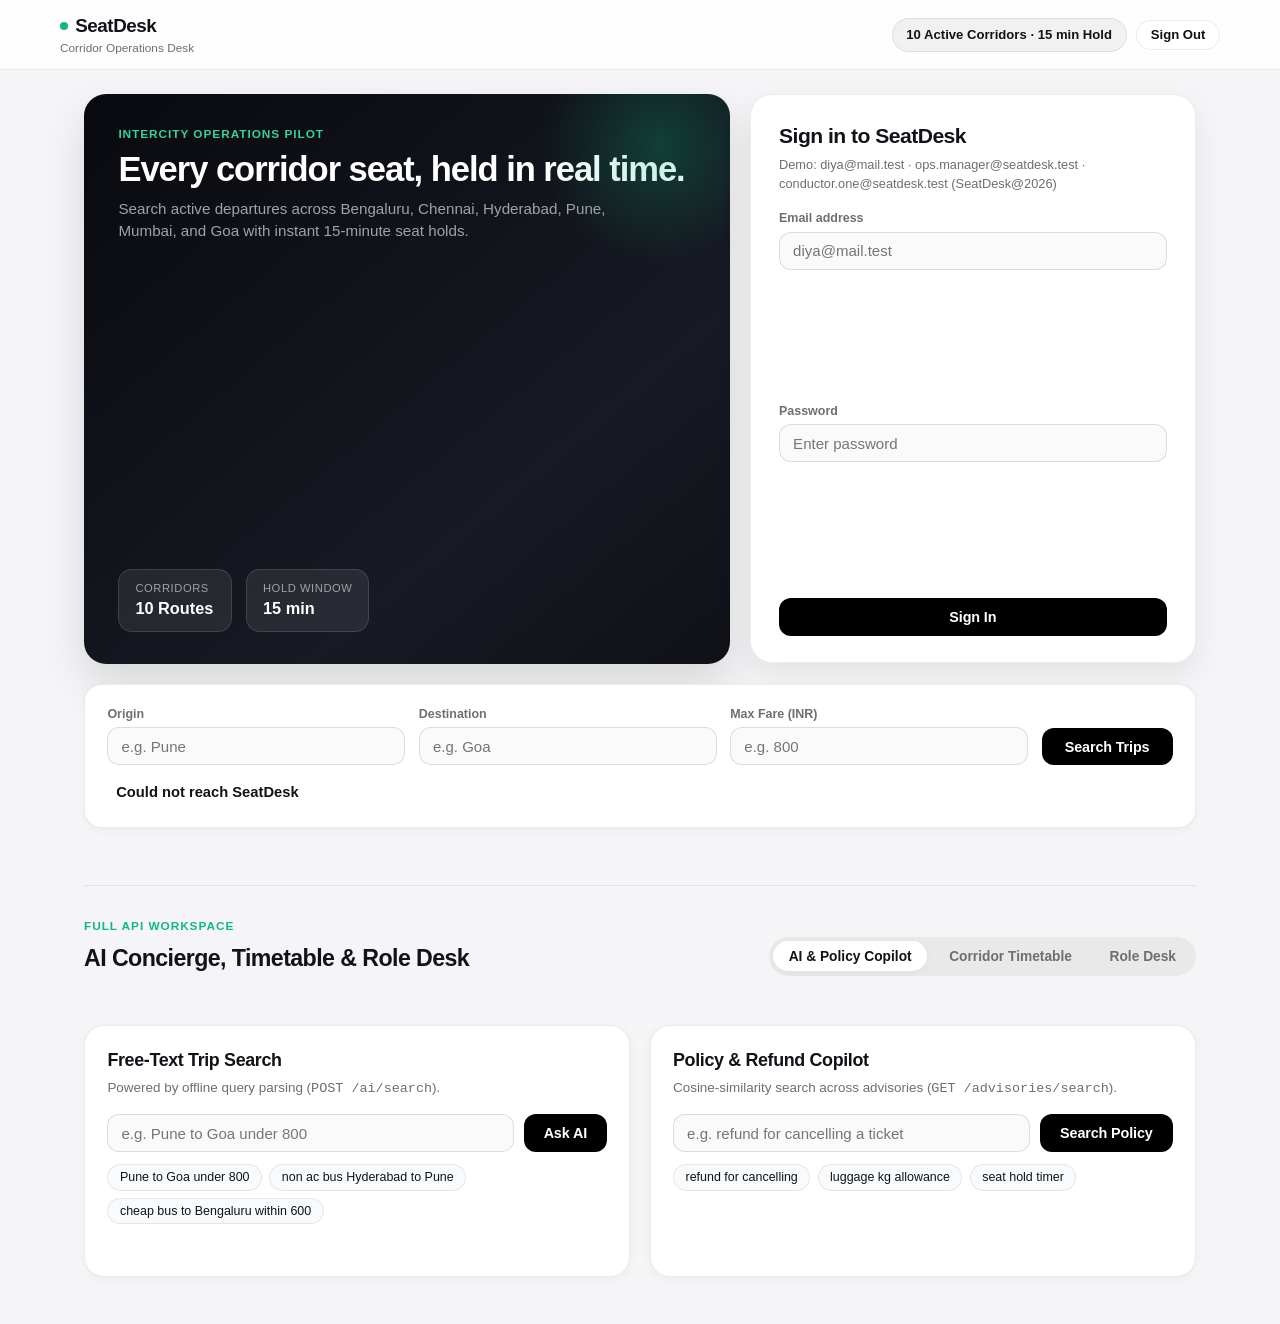
==== commit 2a7118cf: "Add AI, timetable, and role-aware Studio workspace" ====
--- a/web/index.html
+++ b/web/index.html
@@ -15,6 +15,7 @@
       </div>
       <div class="nav-meta">
         <span class="nav-pill">10 Active Corridors · 15 min Hold</span>
+        <button id="logout-btn" type="button" class="nav-logout-btn">Sign Out</button>
       </div>
     </nav>
   </header>
@@ -42,7 +43,7 @@
 
       <section class="login-card">
         <h2>Sign in to SeatDesk</h2>
-        <p class="login-subtitle">Demo traveller: diya@mail.test · SeatDesk@2026</p>
+        <p class="login-subtitle">Demo: diya@mail.test · ops.manager@seatdesk.test · conductor.one@seatdesk.test (SeatDesk@2026)</p>
         <form id="login-form" class="login-page-form">
           <label class="field">
             <span>Email address</span>
@@ -79,6 +80,111 @@
     </section>
 
     <section id="trip-list" class="trip-list" aria-live="polite"></section>
+
+    <section class="desk-studio" aria-label="SeatDesk Studio">
+      <div class="studio-header">
+        <div>
+          <p class="studio-eyebrow">Full API Workspace</p>
+          <h2>AI Concierge, Timetable &amp; Role Desk</h2>
+        </div>
+        <div class="studio-tabs" role="tablist">
+          <button type="button" class="studio-tab is-active" data-tab="ai">AI &amp; Policy Copilot</button>
+          <button type="button" class="studio-tab" data-tab="timetable">Corridor Timetable</button>
+          <button type="button" class="studio-tab" data-tab="role">Role Desk</button>
+        </div>
+      </div>
+      <p id="studio-message" class="studio-message" role="status"></p>
+
+      <div id="pane-ai" class="studio-pane">
+        <div class="studio-split">
+          <article class="studio-card">
+            <h3>Free-Text Trip Search</h3>
+            <p class="studio-hint">Powered by offline query parsing (<code>POST /ai/search</code>).</p>
+            <form id="ai-form" class="inline-action-form">
+              <input id="ai-query" type="text" placeholder="e.g. Pune to Goa under 800" required>
+              <button type="submit" class="studio-btn">Ask AI</button>
+            </form>
+            <div id="ai-chips" class="chip-row">
+              <button type="button" class="prompt-chip" data-ai-prompt="Pune to Goa under 800">Pune to Goa under 800</button>
+              <button type="button" class="prompt-chip" data-ai-prompt="non ac bus Hyderabad to Pune">non ac bus Hyderabad to Pune</button>
+              <button type="button" class="prompt-chip" data-ai-prompt="cheap bus to Bengaluru within 600 rupees">cheap bus to Bengaluru within 600</button>
+            </div>
+            <div id="ai-parsed" class="parsed-pills"></div>
+            <div id="ai-results" class="mini-grid"></div>
+          </article>
+
+          <article class="studio-card">
+            <h3>Policy &amp; Refund Copilot</h3>
+            <p class="studio-hint">Cosine-similarity search across advisories (<code>GET /advisories/search</code>).</p>
+            <form id="advisory-form" class="inline-action-form">
+              <input id="advisory-query" type="text" placeholder="e.g. refund for cancelling a ticket" required>
+              <button type="submit" class="studio-btn">Search Policy</button>
+            </form>
+            <div id="advisory-chips" class="chip-row">
+              <button type="button" class="prompt-chip" data-adv-prompt="refund for cancelling a ticket">refund for cancelling</button>
+              <button type="button" class="prompt-chip" data-adv-prompt="luggage kg allowance">luggage kg allowance</button>
+              <button type="button" class="prompt-chip" data-adv-prompt="pay seat hold within minutes">seat hold timer</button>
+            </div>
+            <div id="advisory-results" class="advisory-list"></div>
+          </article>
+        </div>
+      </div>
+
+      <div id="pane-timetable" class="studio-pane is-hidden">
+        <article class="studio-card">
+          <h3>Merged Two-Operator Timetable</h3>
+          <p class="studio-hint">Interleaves departures in <code>O(n + m)</code> time using <code>algo.merge_sorted</code> (<code>GET /routes/{id}/timetable</code>).</p>
+          <form id="timetable-form" class="timetable-form">
+            <label class="field">
+              <span>Corridor Route</span>
+              <select id="route-select">
+                <option value="1">1 · Bengaluru to Chennai (346 km)</option>
+                <option value="2">2 · Chennai to Bengaluru (346 km)</option>
+                <option value="3">3 · Bengaluru to Hyderabad (570 km)</option>
+                <option value="4">4 · Hyderabad to Bengaluru (570 km)</option>
+                <option value="5">5 · Pune to Mumbai (150 km)</option>
+                <option value="6">6 · Mumbai to Pune (150 km)</option>
+                <option value="7">7 · Mumbai to Goa (590 km)</option>
+                <option value="8">8 · Goa to Mumbai (590 km)</option>
+                <option value="9">9 · Pune to Goa (450 km)</option>
+                <option value="10">10 · Hyderabad to Pune (560 km)</option>
+              </select>
+            </label>
+            <label class="field">
+              <span>Operator A</span>
+              <select id="op-a">
+                <option value="Coastline Express">Coastline Express</option>
+                <option value="Highway Kings">Highway Kings</option>
+                <option value="Nobody">Nobody</option>
+              </select>
+            </label>
+            <label class="field">
+              <span>Operator B</span>
+              <select id="op-b">
+                <option value="Highway Kings">Highway Kings</option>
+                <option value="Coastline Express">Coastline Express</option>
+                <option value="Nobody">Nobody</option>
+              </select>
+            </label>
+            <button type="submit" class="studio-btn">Merge Schedule</button>
+          </form>
+          <div id="timetable-results" class="timeline-list"></div>
+        </article>
+      </div>
+
+      <div id="pane-role" class="studio-pane is-hidden">
+        <article class="studio-card">
+          <div class="role-header">
+            <div>
+              <h3>Role-Aware Operations &amp; Booking Desk</h3>
+              <p class="studio-hint">Inspects your JWT role via <code>GET /auth/me</code> and unlocks Passenger, Conductor, or Operator workflows.</p>
+            </div>
+            <button id="load-desk-btn" type="button" class="studio-btn">Load My Desk</button>
+          </div>
+          <div id="desk-content" class="desk-content"></div>
+        </article>
+      </div>
+    </section>
   </main>
 
   <script src="js/api.js"></script>
--- a/web/css/style.css
+++ b/web/css/style.css
@@ -84,6 +84,8 @@
 .nav-meta {
   display: flex;
   align-items: center;
+  gap: 0.6rem;
+  flex-wrap: wrap;
 }
 
 .nav-pill {
@@ -94,6 +96,23 @@
   border: 1px solid var(--hairline);
   padding: 0.4rem 0.85rem;
   border-radius: 9999px;
+}
+
+.nav-logout-btn {
+  border: 1px solid var(--hairline);
+  background-color: #ffffff;
+  color: var(--ink);
+  font-size: 0.82rem;
+  font-weight: 600;
+  padding: 0.4rem 0.85rem;
+  border-radius: 9999px;
+  cursor: pointer;
+  transition: background-color 0.18s ease, transform 0.16s ease;
+}
+
+.nav-logout-btn:hover {
+  background-color: rgba(0, 0, 0, 0.06);
+  transform: translateY(-1px);
 }
 
 .container {
@@ -143,12 +162,17 @@
   animation: glowFloat 6s ease-in-out infinite alternate;
 }
 
-.hero-eyebrow {
-  margin: 0 0 0.45rem;
+.hero-eyebrow,
+.studio-eyebrow {
+  margin: 0 0 0.4rem;
   font-size: 0.74rem;
   font-weight: 600;
   text-transform: uppercase;
   letter-spacing: 0.08em;
+  color: #10b981;
+}
+
+.hero-eyebrow {
   color: #34d399;
 }
 
@@ -218,7 +242,7 @@
 .login-subtitle {
   margin: 0 0 1rem;
   color: var(--muted);
-  font-size: 0.84rem;
+  font-size: 0.8rem;
 }
 
 .login-page-form {
@@ -229,7 +253,8 @@
 
 .login-submit-btn,
 .search-btn,
-.book-btn {
+.book-btn,
+.studio-btn {
   position: relative;
   overflow: hidden;
   border: none;
@@ -253,7 +278,8 @@
 
 .login-submit-btn::after,
 .search-btn::after,
-.book-btn::after {
+.book-btn::after,
+.studio-btn::after {
   content: "";
   position: absolute;
   top: 0;
@@ -267,7 +293,8 @@
 
 .login-submit-btn:hover,
 .search-btn:hover,
-.book-btn:hover {
+.book-btn:hover,
+.studio-btn:hover {
   background-color: var(--accent-hover);
   transform: translateY(-1px);
   box-shadow: 0 8px 20px rgba(0, 0, 0, 0.18);
@@ -275,13 +302,15 @@
 
 .login-submit-btn:hover::after,
 .search-btn:hover::after,
-.book-btn:hover::after {
+.book-btn:hover::after,
+.studio-btn:hover::after {
   left: 135%;
 }
 
 .login-submit-btn:active,
 .search-btn:active,
-.book-btn:active {
+.book-btn:active,
+.studio-btn:active {
   transform: translateY(1px) scale(0.98);
 }
 
@@ -315,7 +344,9 @@
   color: var(--muted);
 }
 
-.field input {
+.field input,
+.field select,
+.inline-action-form input {
   padding: 0.6rem 0.82rem;
   border: 1px solid rgba(0, 0, 0, 0.12);
   border-radius: 12px;
@@ -325,7 +356,9 @@
   transition: border-color 0.2s ease, box-shadow 0.2s ease, background-color 0.2s ease;
 }
 
-.field input:focus {
+.field input:focus,
+.field select:focus,
+.inline-action-form input:focus {
   outline: none;
   border-color: var(--ink);
   background-color: #ffffff;
@@ -456,6 +489,293 @@
   animation: cardEnter 0.32s cubic-bezier(0.22, 1, 0.36, 1) both;
 }
 
+/* Secondary Studio Workspace */
+.desk-studio {
+  margin-top: 2.25rem;
+  padding-top: 2rem;
+  border-top: 1px solid var(--hairline);
+}
+
+.studio-header {
+  display: flex;
+  justify-content: space-between;
+  align-items: flex-end;
+  gap: 1rem;
+  flex-wrap: wrap;
+  margin-bottom: 0.75rem;
+}
+
+.studio-header h2 {
+  margin: 0;
+  font-size: 1.45rem;
+  font-weight: 700;
+  letter-spacing: -0.025em;
+}
+
+.studio-tabs {
+  display: flex;
+  gap: 0.45rem;
+  flex-wrap: wrap;
+  background-color: rgba(0, 0, 0, 0.05);
+  padding: 0.3rem;
+  border-radius: 9999px;
+}
+
+.studio-tab {
+  border: none;
+  background: transparent;
+  color: var(--muted);
+  font-size: 0.86rem;
+  font-weight: 600;
+  padding: 0.45rem 0.95rem;
+  border-radius: 9999px;
+  cursor: pointer;
+  transition: background-color 0.18s ease, color 0.18s ease;
+}
+
+.studio-tab.is-active {
+  background-color: #ffffff;
+  color: var(--ink);
+  box-shadow: var(--shadow-sm);
+}
+
+.studio-message {
+  margin: 0 0 1rem;
+  min-height: 1.35rem;
+  font-size: 0.9rem;
+  font-weight: 600;
+  color: var(--ink);
+}
+
+.is-hidden {
+  display: none;
+}
+
+.studio-split {
+  display: grid;
+  grid-template-columns: repeat(auto-fit, minmax(320px, 1fr));
+  gap: 1.2rem;
+}
+
+.studio-card {
+  background-color: var(--surface);
+  border: 1px solid var(--hairline);
+  border-radius: 20px;
+  padding: 1.4rem;
+  box-shadow: var(--shadow-sm);
+}
+
+.studio-card h3 {
+  margin: 0 0 0.25rem;
+  font-size: 1.12rem;
+  letter-spacing: -0.02em;
+}
+
+.studio-hint {
+  margin: 0 0 0.95rem;
+  font-size: 0.84rem;
+  color: var(--muted);
+}
+
+.inline-action-form {
+  display: flex;
+  gap: 0.6rem;
+  flex-wrap: wrap;
+}
+
+.inline-action-form input {
+  flex: 1 1 200px;
+}
+
+.chip-row {
+  display: flex;
+  flex-wrap: wrap;
+  gap: 0.45rem;
+  margin-top: 0.75rem;
+}
+
+.prompt-chip {
+  border: 1px solid var(--hairline);
+  background-color: #f9fafb;
+  color: var(--ink);
+  font-size: 0.78rem;
+  font-weight: 500;
+  padding: 0.32rem 0.72rem;
+  border-radius: 9999px;
+  cursor: pointer;
+  transition: background-color 0.16s ease, border-color 0.16s ease;
+}
+
+.prompt-chip:hover {
+  background-color: #eef2f6;
+  border-color: rgba(0, 0, 0, 0.2);
+}
+
+.parsed-pills {
+  display: flex;
+  flex-wrap: wrap;
+  gap: 0.45rem;
+  margin-top: 0.9rem;
+}
+
+.filter-pill,
+.status-pill {
+  font-size: 0.78rem;
+  font-weight: 600;
+  padding: 0.28rem 0.68rem;
+  border-radius: 9999px;
+  background-color: rgba(16, 185, 129, 0.12);
+  color: #065f46;
+}
+
+.mini-grid {
+  display: grid;
+  grid-template-columns: repeat(auto-fit, minmax(200px, 1fr));
+  gap: 0.85rem;
+  margin-top: 0.95rem;
+}
+
+.mini-card,
+.advisory-hit,
+.timeline-item,
+.booking-row,
+.kpi-box {
+  border: 1px solid var(--hairline);
+  border-radius: 14px;
+  padding: 0.9rem 1rem;
+  background-color: #fafafa;
+  animation: cardEnter 0.28s cubic-bezier(0.22, 1, 0.36, 1) both;
+}
+
+.mini-card h4,
+.advisory-hit h4 {
+  margin: 0 0 0.25rem;
+  font-size: 0.95rem;
+}
+
+.mini-card p,
+.advisory-hit p {
+  margin: 0;
+  font-size: 0.82rem;
+  color: var(--muted);
+}
+
+.mini-card .studio-btn {
+  margin-top: 0.65rem;
+  width: 100%;
+  padding: 0.48rem 0.75rem;
+  font-size: 0.82rem;
+}
+
+.advisory-list,
+.timeline-list {
+  display: flex;
+  flex-direction: column;
+  gap: 0.75rem;
+  margin-top: 1rem;
+}
+
+.score-meter {
+  width: 100%;
+  height: 7px;
+  margin-top: 0.45rem;
+  border-radius: 9999px;
+  overflow: hidden;
+  accent-color: #10b981;
+}
+
+.timetable-form {
+  display: flex;
+  flex-wrap: wrap;
+  gap: 0.8rem;
+  align-items: flex-end;
+}
+
+.timeline-item {
+  display: flex;
+  justify-content: space-between;
+  align-items: center;
+  gap: 1rem;
+  flex-wrap: wrap;
+}
+
+.role-header {
+  display: flex;
+  justify-content: space-between;
+  align-items: center;
+  gap: 1rem;
+  flex-wrap: wrap;
+}
+
+.desk-content {
+  margin-top: 1rem;
+}
+
+.kpi-grid {
+  display: grid;
+  grid-template-columns: repeat(auto-fit, minmax(180px, 1fr));
+  gap: 0.85rem;
+  margin: 0.9rem 0;
+}
+
+.kpi-label {
+  display: block;
+  font-size: 0.76rem;
+  color: var(--muted);
+  text-transform: uppercase;
+  letter-spacing: 0.05em;
+}
+
+.kpi-value {
+  font-size: 1.25rem;
+  font-weight: 700;
+  color: var(--ink);
+  font-variant-numeric: tabular-nums;
+}
+
+.desk-actions {
+  display: flex;
+  gap: 0.65rem;
+  flex-wrap: wrap;
+  margin: 0.85rem 0;
+}
+
+.booking-list {
+  display: flex;
+  flex-direction: column;
+  gap: 0.65rem;
+  margin-top: 0.85rem;
+}
+
+.booking-row {
+  display: flex;
+  justify-content: space-between;
+  align-items: center;
+  gap: 0.85rem;
+  flex-wrap: wrap;
+}
+
+.booking-actions {
+  display: flex;
+  gap: 0.5rem;
+  flex-wrap: wrap;
+}
+
+.secondary-btn {
+  border: 1px solid var(--hairline);
+  background-color: #ffffff;
+  color: var(--ink);
+  font-size: 0.82rem;
+  font-weight: 600;
+  padding: 0.45rem 0.85rem;
+  border-radius: 10px;
+  cursor: pointer;
+}
+
+.secondary-btn:hover {
+  background-color: #f1f3f5;
+}
+
 @keyframes deskPulse {
   0% {
     box-shadow: 0 0 0 0 rgba(16, 185, 129, 0.55);
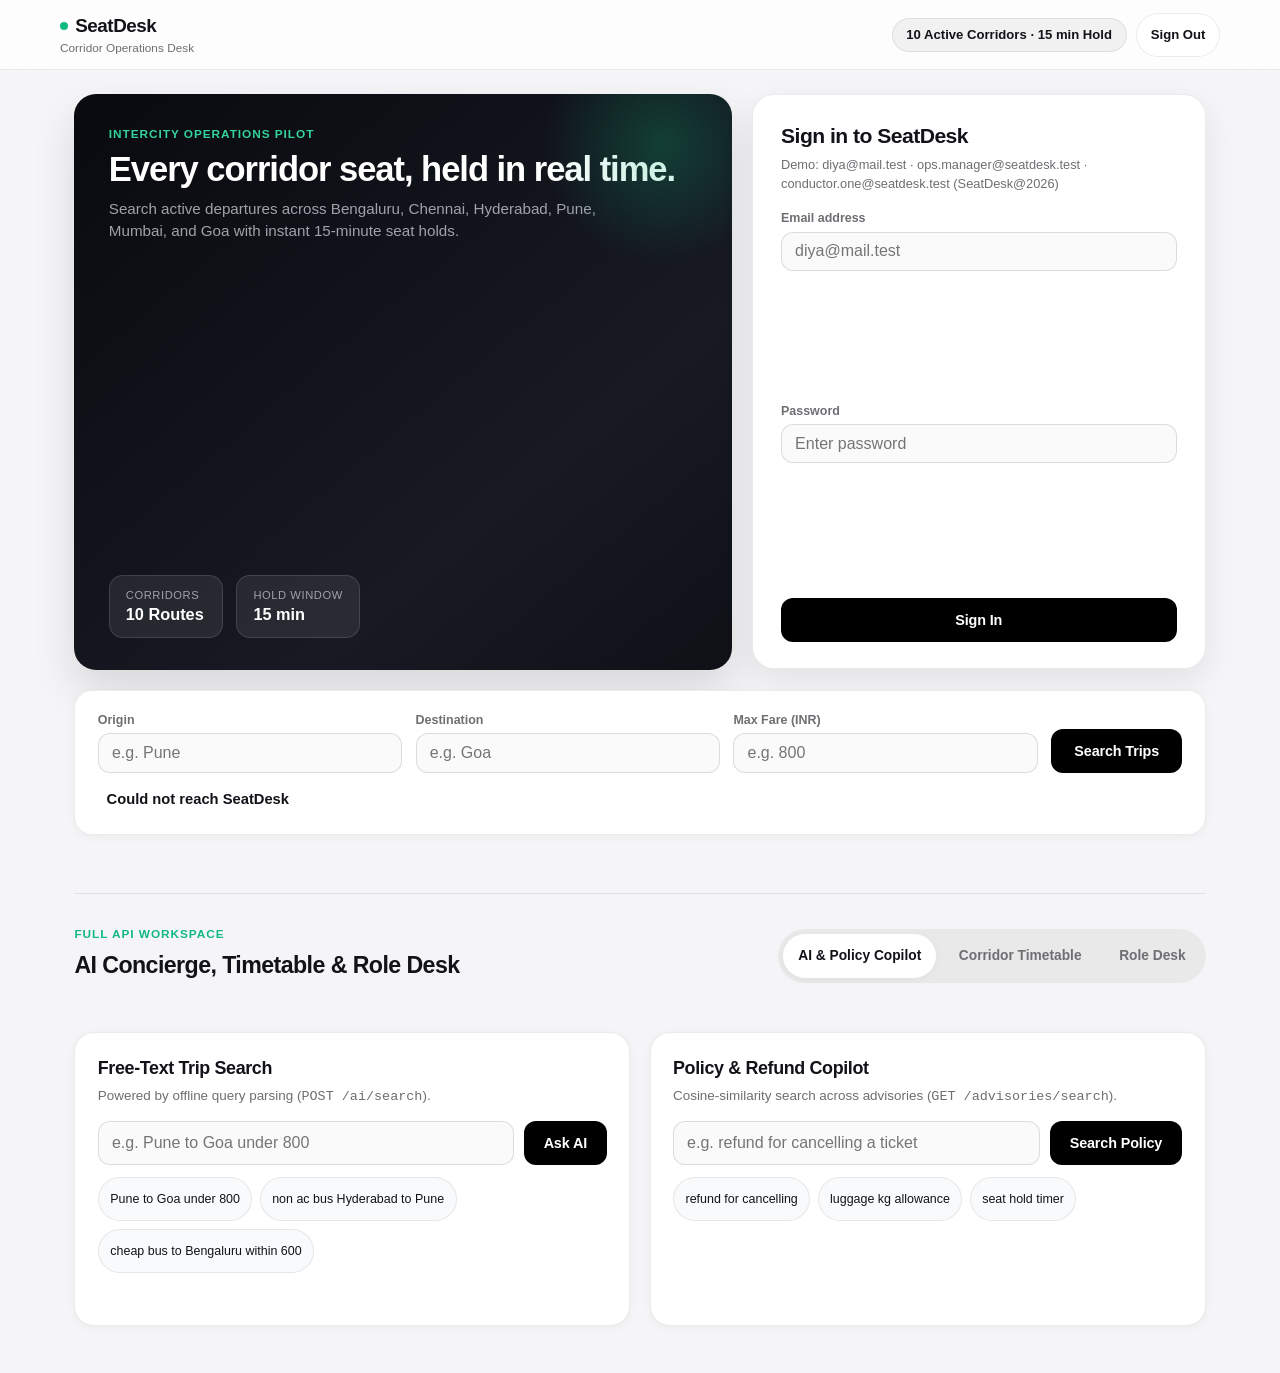
==== commit cb40733e: "Add Render deployment configuration" ====
--- a/web/index.html
+++ b/web/index.html
@@ -2,9 +2,10 @@
 <html lang="en">
 <head>
   <meta charset="UTF-8">
-  <meta name="viewport" content="width=device-width, initial-scale=1.0">
+  <meta name="viewport" content="width=device-width, initial-scale=1.0, viewport-fit=cover">
   <title>SeatDesk — Intercity Corridor Desk</title>
   <link rel="stylesheet" href="css/style.css">
+  <link rel="icon" href="favicon.svg" type="image/svg+xml">
 </head>
 <body>
   <header class="site-header">
@@ -76,6 +77,7 @@
       </form>
       <div class="status-bar">
         <p id="message" class="message" role="status"></p>
+        <p id="reload-status" class="message reload-status" role="status" hidden></p>
       </div>
     </section>
 
@@ -88,14 +90,14 @@
           <h2>AI Concierge, Timetable &amp; Role Desk</h2>
         </div>
         <div class="studio-tabs" role="tablist">
-          <button type="button" class="studio-tab is-active" data-tab="ai">AI &amp; Policy Copilot</button>
-          <button type="button" class="studio-tab" data-tab="timetable">Corridor Timetable</button>
-          <button type="button" class="studio-tab" data-tab="role">Role Desk</button>
+          <button id="tab-ai" type="button" role="tab" aria-selected="true" aria-controls="pane-ai" class="studio-tab is-active" data-tab="ai">AI &amp; Policy Copilot</button>
+          <button id="tab-timetable" type="button" role="tab" aria-selected="false" aria-controls="pane-timetable" class="studio-tab" data-tab="timetable">Corridor Timetable</button>
+          <button id="tab-role" type="button" role="tab" aria-selected="false" aria-controls="pane-role" class="studio-tab" data-tab="role">Role Desk</button>
         </div>
       </div>
       <p id="studio-message" class="studio-message" role="status"></p>
 
-      <div id="pane-ai" class="studio-pane">
+      <div id="pane-ai" class="studio-pane" role="tabpanel" aria-labelledby="tab-ai">
         <div class="studio-split">
           <article class="studio-card">
             <h3>Free-Text Trip Search</h3>
@@ -130,7 +132,7 @@
         </div>
       </div>
 
-      <div id="pane-timetable" class="studio-pane is-hidden">
+      <div id="pane-timetable" class="studio-pane is-hidden" role="tabpanel" aria-labelledby="tab-timetable">
         <article class="studio-card">
           <h3>Merged Two-Operator Timetable</h3>
           <p class="studio-hint">Interleaves departures in <code>O(n + m)</code> time using <code>algo.merge_sorted</code> (<code>GET /routes/{id}/timetable</code>).</p>
@@ -172,7 +174,7 @@
         </article>
       </div>
 
-      <div id="pane-role" class="studio-pane is-hidden">
+      <div id="pane-role" class="studio-pane is-hidden" role="tabpanel" aria-labelledby="tab-role">
         <article class="studio-card">
           <div class="role-header">
             <div>
@@ -187,6 +189,7 @@
     </section>
   </main>
 
+  <script src="config.js"></script>
   <script src="js/api.js"></script>
   <script src="js/app.js"></script>
 </body>
--- a/web/css/style.css
+++ b/web/css/style.css
@@ -839,3 +839,113 @@
     transition-duration: 0.01ms !important;
   }
 }
+
+/* Mobile optimizations (narrow screens) */
+html,
+body {
+  overflow-x: hidden;
+}
+
+button,
+.book-btn,
+.studio-btn,
+.search-btn,
+.login-submit-btn,
+.secondary-btn,
+.prompt-chip,
+.studio-tab {
+  touch-action: manipulation;
+  -webkit-tap-highlight-color: transparent;
+  min-height: 44px;
+}
+
+.field input,
+.field select,
+.inline-action-form input {
+  font-size: 16px;
+}
+
+@media (max-width: 640px) {
+  .container {
+    padding: 0 0.9rem;
+  }
+
+  .search-form {
+    flex-direction: column;
+    align-items: stretch;
+  }
+
+  .search-btn,
+  .login-submit-btn {
+    width: 100%;
+  }
+
+  .studio-tabs {
+    overflow-x: auto;
+    -webkit-overflow-scrolling: touch;
+    scrollbar-width: none;
+  }
+
+  .studio-tabs::-webkit-scrollbar {
+    display: none;
+  }
+
+  .desk-hero {
+    grid-template-columns: 1fr;
+  }
+
+  .hero-banner {
+    padding: 1.5rem 1.25rem;
+  }
+
+  .hero-meta {
+    flex-direction: column;
+    gap: 0.5rem;
+  }
+
+  .hero-stat {
+    min-width: 0;
+    width: 100%;
+  }
+
+  .trip-list {
+    grid-template-columns: 1fr;
+  }
+
+  .trip-card {
+    padding: 1rem;
+  }
+
+  .booking-row {
+    flex-direction: column;
+    align-items: stretch;
+  }
+
+  .booking-actions {
+    width: 100%;
+  }
+
+  .booking-actions button {
+    flex: 1 1 0;
+  }
+
+  .kpi-grid {
+    grid-template-columns: 1fr;
+  }
+
+  .navbar {
+    padding: 0.6rem 0.9rem;
+  }
+
+  .nav-meta {
+    width: 100%;
+    justify-content: space-between;
+  }
+}
+
+@supports (padding: max(0px)) {
+  .container {
+    padding-left: max(0.9rem, env(safe-area-inset-left));
+    padding-right: max(0.9rem, env(safe-area-inset-right));
+  }
+}
